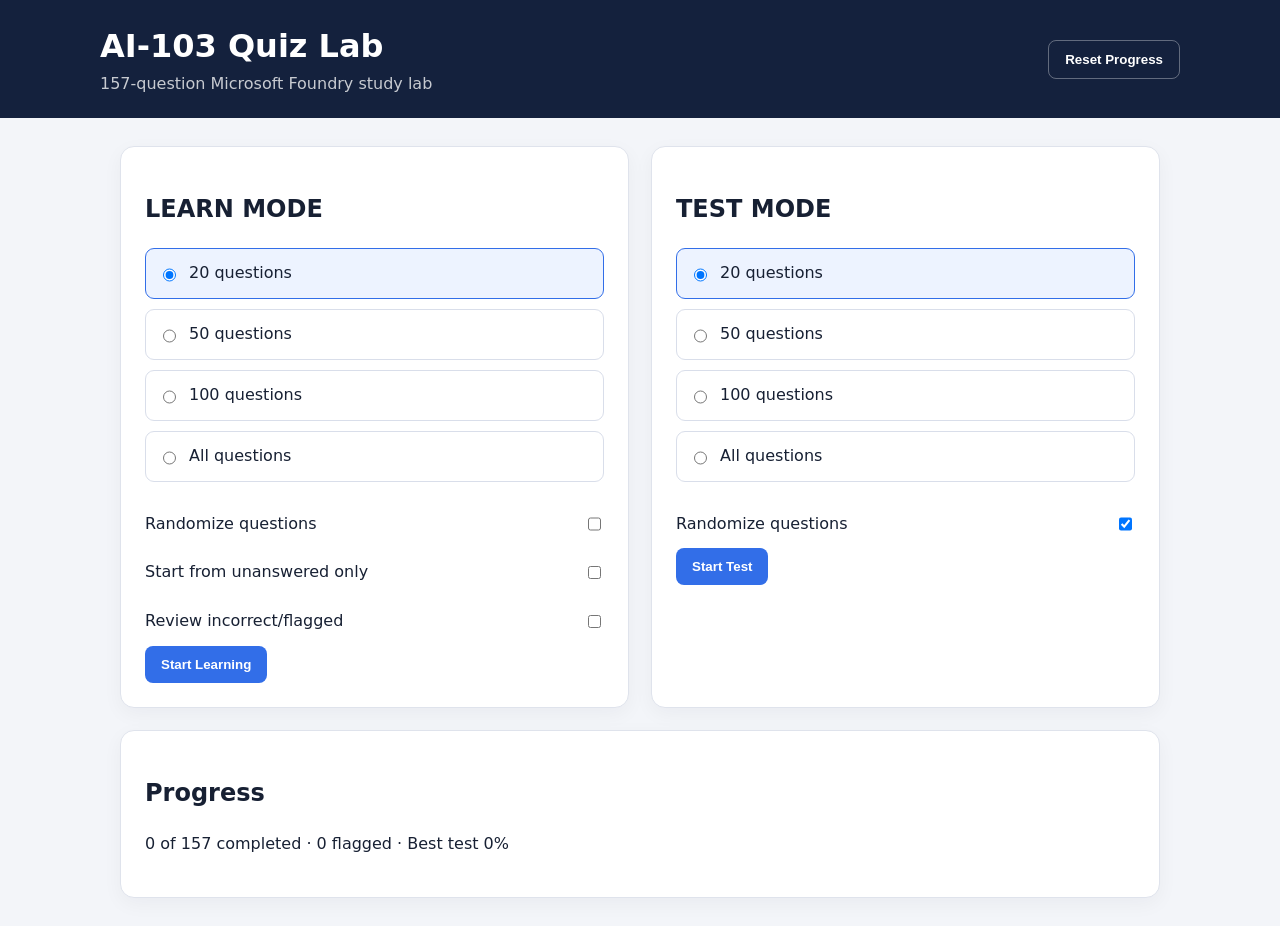
==== index.html @ 363a9e4b "Initial commit" ====
<!doctype html><html lang="en"><head><meta charset="utf-8"><meta name="viewport" content="width=device-width,initial-scale=1"><title>AI-103 Quiz Lab</title><link rel="stylesheet" href="css/styles.css"></head><body><header><div><h1>AI-103 Quiz Lab</h1><p>157-question Microsoft Foundry study lab</p></div><button id="reset" class="ghost">Reset Progress</button></header><main id="app"></main><script src="data/questions.js"></script><script src="js/app.js"></script></body></html>
---- css/styles.css ----
:root{--ink:#172033;--muted:#687086;--navy:#14213d;--blue:#326ee8;--paper:#fff;--bg:#f3f5f9;--green:#16794b;--red:#b42318;--amber:#9a6700}*{box-sizing:border-box}body{margin:0;background:var(--bg);color:var(--ink);font:16px/1.55 system-ui,-apple-system,Segoe UI,sans-serif}header{background:var(--navy);color:#fff;padding:22px max(24px,calc((100% - 1080px)/2));display:flex;justify-content:space-between;align-items:center}header h1,header p{margin:0}header p{opacity:.76}.ghost{background:transparent;color:inherit;border:1px solid #ffffff55}main{max-width:1080px;margin:28px auto;padding:0 20px}.grid{display:grid;grid-template-columns:repeat(auto-fit,minmax(300px,1fr));gap:22px}.card,.question,.learn-card{background:var(--paper);border:1px solid #dfe3ec;border-radius:14px;padding:24px;box-shadow:0 6px 20px #1720330b}.choices{display:grid;gap:10px;margin:18px 0}.choice{display:flex;gap:10px;padding:12px;border:1px solid #d9deea;border-radius:9px;cursor:pointer}.choice:has(input:checked){border-color:var(--blue);background:#edf3ff}.row{display:flex;gap:12px;align-items:center;flex-wrap:wrap}.between{justify-content:space-between}.toggle{display:flex;justify-content:space-between;padding:12px 0}button{border:0;border-radius:8px;padding:11px 16px;background:var(--blue);color:#fff;font-weight:700;cursor:pointer}button.secondary{background:#e8ecf4;color:var(--ink)}button:disabled{opacity:.45}.meta,.muted{color:var(--muted);font-size:.9rem}.progress{height:8px;background:#e3e7ef;border-radius:9px;overflow:hidden;margin:14px 0 22px}.progress i{display:block;height:100%;background:var(--blue)}.source{white-space:pre-wrap;overflow:auto;background:#f7f8fb;padding:14px;border-radius:8px}.learn-card{margin-top:14px;border-left:5px solid var(--blue)}.learn-card.correct{border-color:var(--green)}.learn-card.cue{border-color:#805ad5;background:#faf7ff}.answer{color:var(--green);font-weight:800}.warning{color:var(--amber);background:#fff8df;padding:10px;border-radius:8px}.score{font-size:2.3rem;font-weight:850}.topic{display:grid;grid-template-columns:1fr auto;gap:8px;margin:8px 0}.bar{height:7px;background:#e5e8ef;border-radius:9px}.bar i{display:block;height:100%;background:var(--blue)}textarea{width:100%;min-height:100px;padding:12px;border:1px solid #cfd5e2;border-radius:8px}.figures{display:grid;gap:12px;margin:18px 0}.figures figure{margin:0;border:1px solid #d9deea;border-radius:10px;overflow:hidden;background:#fff}.figures img{display:block;width:100%;height:auto}.figures figcaption{padding:7px 10px;background:#f5f7fb;color:var(--muted);font-size:.8rem}.drag-board{margin:18px 0}.drag-bank{display:flex;gap:9px;flex-wrap:wrap;padding:14px;background:#eef3fb;border-radius:10px}.drag-chip{background:#fff;color:var(--ink);border:2px solid #aec1e6;cursor:grab}.drag-chip.selected{border-color:var(--blue);box-shadow:0 0 0 3px #326ee833}.drop-list{display:grid;gap:10px;margin-top:14px}.drop-row{display:grid;grid-template-columns:minmax(180px,1fr) minmax(190px,1fr);gap:12px;align-items:center}.drop-target-label{font-weight:700}.drop-zone{min-height:48px;background:#f9fbff;color:var(--muted);border:2px dashed #aebbd3}.drop-zone.over{border-color:var(--blue);background:#eaf1ff}.drop-zone:not(:empty){color:var(--ink)}@media(max-width:600px){header{align-items:flex-start;gap:12px}.row button{flex:1}.question,.card{padding:18px}.drop-row{grid-template-columns:1fr}}
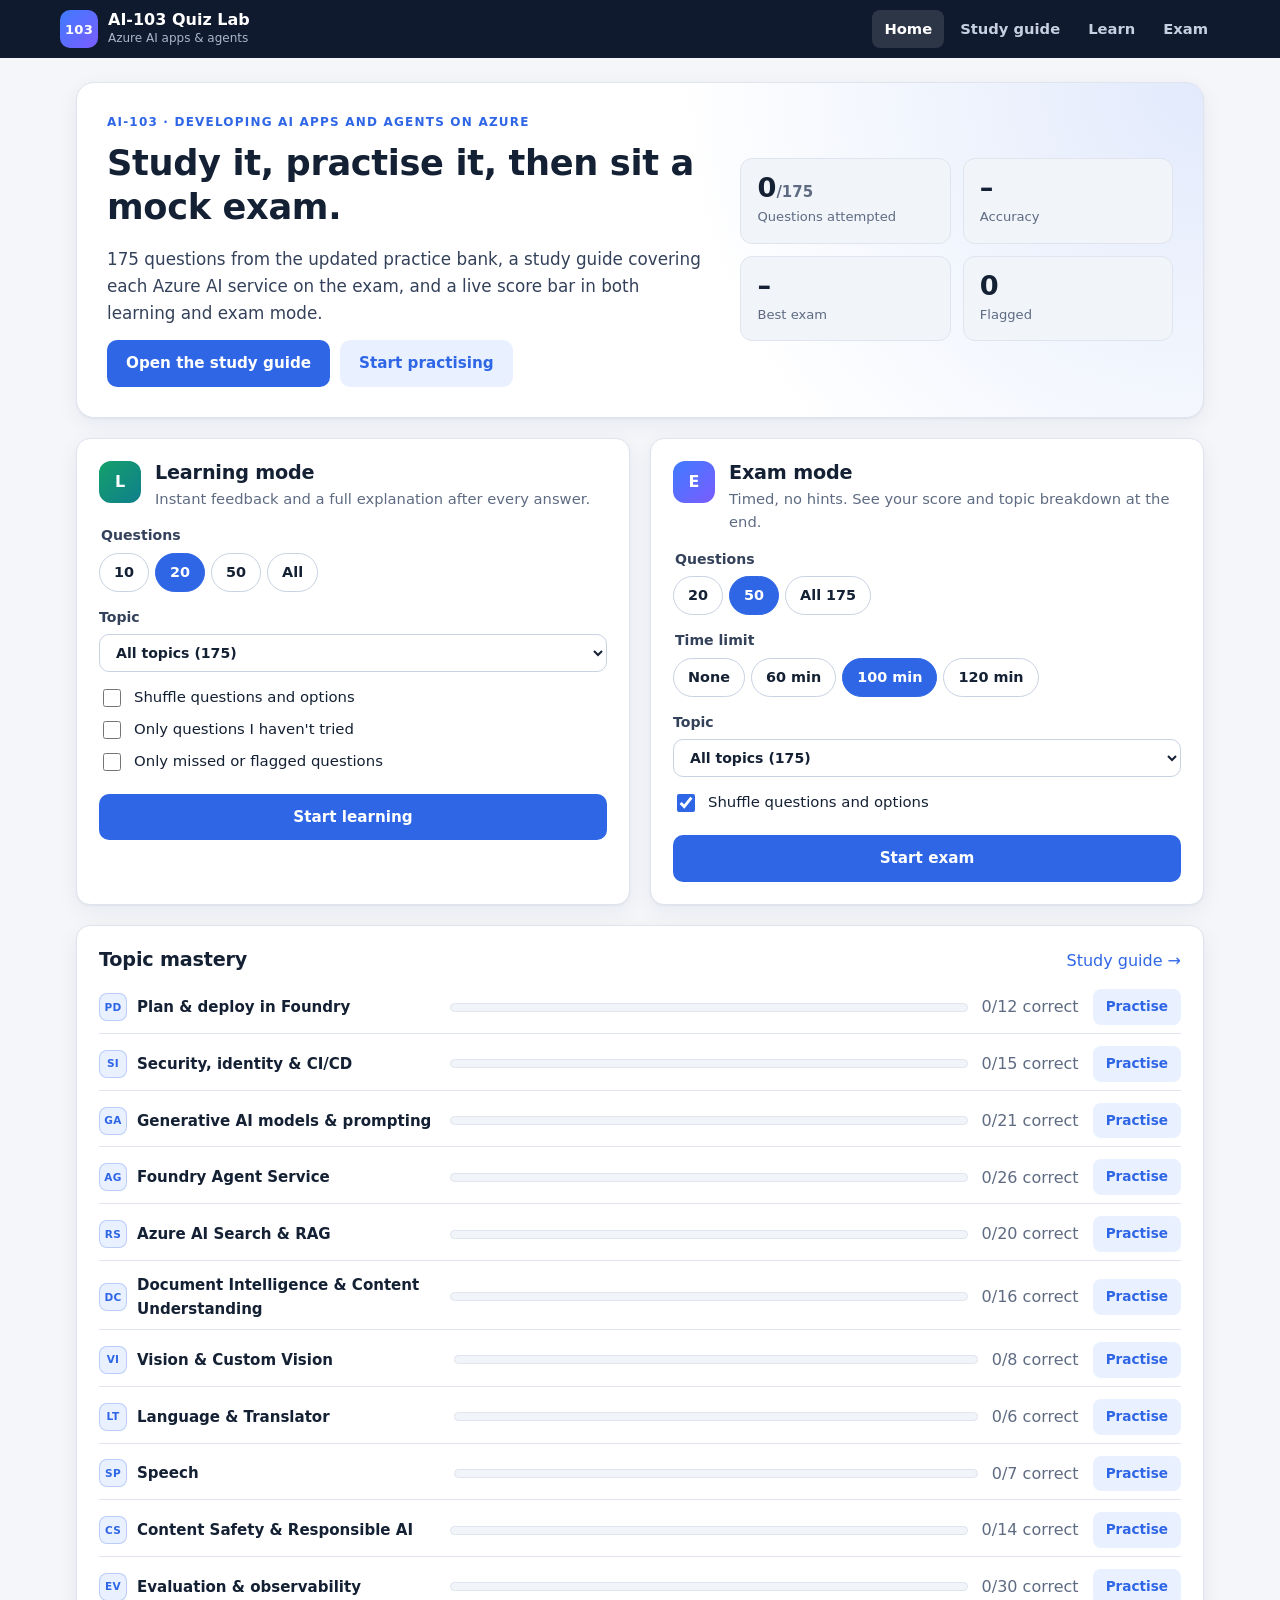
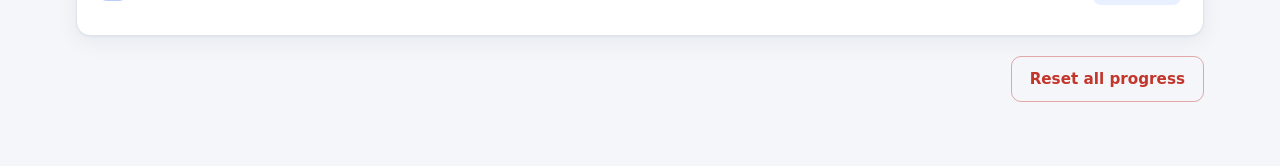
==== commit dd3fc7ce: "Add study guide, live score bar, and fix the updated question bank - Rebuild the bank from "Updated " ====
--- a/index.html
+++ b/index.html
@@ -1 +1,38 @@
-<!doctype html><html lang="en"><head><meta charset="utf-8"><meta name="viewport" content="width=device-width,initial-scale=1"><title>AI-103 Quiz Lab</title><link rel="stylesheet" href="css/styles.css"></head><body><header><div><h1>AI-103 Quiz Lab</h1><p>157-question Microsoft Foundry study lab</p></div><button id="reset" class="ghost">Reset Progress</button></header><main id="app"></main><script src="data/questions.js"></script><script src="js/app.js"></script></body></html>
+<!doctype html>
+<html lang="en">
+<head>
+  <meta charset="utf-8">
+  <meta name="viewport" content="width=device-width,initial-scale=1">
+  <meta name="color-scheme" content="light dark">
+  <title>AI-103 Quiz Lab</title>
+  <meta name="description" content="AI-103 study guide, learning mode and timed mock exams built from the updated 175-question practice bank.">
+  <link rel="stylesheet" href="css/styles.css">
+</head>
+<body>
+  <div class="top">
+    <header class="topbar">
+      <a class="brand" href="#/">
+        <span class="brand-mark" aria-hidden="true">103</span>
+        <span><strong>AI-103 Quiz Lab</strong><small>Azure AI apps &amp; agents</small></span>
+      </a>
+      <nav class="mainnav" aria-label="Main">
+        <a href="#/" data-nav="home">Home</a>
+        <a href="#/guide" data-nav="guide">Study guide</a>
+        <a href="#/learn" data-nav="learn">Learn</a>
+        <a href="#/exam" data-nav="exam">Exam</a>
+      </nav>
+    </header>
+    <div id="scorebar" class="scorebar" hidden></div>
+  </div>
+  <main id="app" tabindex="-1"></main>
+  <dialog id="lightbox" aria-label="Enlarged exhibit">
+    <form method="dialog"><button class="lightbox-close" aria-label="Close">×</button></form>
+    <img alt="">
+  </dialog>
+  <div id="toast" role="status" aria-live="polite"></div>
+  <script src="data/questions.js"></script>
+  <script src="data/tutorial.js"></script>
+  <script src="js/grading.js"></script>
+  <script src="js/app.js"></script>
+</body>
+</html>
--- a/css/styles.css
+++ b/css/styles.css
@@ -1 +1,389 @@
-:root{--ink:#172033;--muted:#687086;--navy:#14213d;--blue:#326ee8;--paper:#fff;--bg:#f3f5f9;--green:#16794b;--red:#b42318;--amber:#9a6700}*{box-sizing:border-box}body{margin:0;background:var(--bg);color:var(--ink);font:16px/1.55 system-ui,-apple-system,Segoe UI,sans-serif}header{background:var(--navy);color:#fff;padding:22px max(24px,calc((100% - 1080px)/2));display:flex;justify-content:space-between;align-items:center}header h1,header p{margin:0}header p{opacity:.76}.ghost{background:transparent;color:inherit;border:1px solid #ffffff55}main{max-width:1080px;margin:28px auto;padding:0 20px}.grid{display:grid;grid-template-columns:repeat(auto-fit,minmax(300px,1fr));gap:22px}.card,.question,.learn-card{background:var(--paper);border:1px solid #dfe3ec;border-radius:14px;padding:24px;box-shadow:0 6px 20px #1720330b}.choices{display:grid;gap:10px;margin:18px 0}.choice{display:flex;gap:10px;padding:12px;border:1px solid #d9deea;border-radius:9px;cursor:pointer}.choice:has(input:checked){border-color:var(--blue);background:#edf3ff}.row{display:flex;gap:12px;align-items:center;flex-wrap:wrap}.between{justify-content:space-between}.toggle{display:flex;justify-content:space-between;padding:12px 0}button{border:0;border-radius:8px;padding:11px 16px;background:var(--blue);color:#fff;font-weight:700;cursor:pointer}button.secondary{background:#e8ecf4;color:var(--ink)}button:disabled{opacity:.45}.meta,.muted{color:var(--muted);font-size:.9rem}.progress{height:8px;background:#e3e7ef;border-radius:9px;overflow:hidden;margin:14px 0 22px}.progress i{display:block;height:100%;background:var(--blue)}.source{white-space:pre-wrap;overflow:auto;background:#f7f8fb;padding:14px;border-radius:8px}.learn-card{margin-top:14px;border-left:5px solid var(--blue)}.learn-card.correct{border-color:var(--green)}.learn-card.cue{border-color:#805ad5;background:#faf7ff}.answer{color:var(--green);font-weight:800}.warning{color:var(--amber);background:#fff8df;padding:10px;border-radius:8px}.score{font-size:2.3rem;font-weight:850}.topic{display:grid;grid-template-columns:1fr auto;gap:8px;margin:8px 0}.bar{height:7px;background:#e5e8ef;border-radius:9px}.bar i{display:block;height:100%;background:var(--blue)}textarea{width:100%;min-height:100px;padding:12px;border:1px solid #cfd5e2;border-radius:8px}.figures{display:grid;gap:12px;margin:18px 0}.figures figure{margin:0;border:1px solid #d9deea;border-radius:10px;overflow:hidden;background:#fff}.figures img{display:block;width:100%;height:auto}.figures figcaption{padding:7px 10px;background:#f5f7fb;color:var(--muted);font-size:.8rem}.drag-board{margin:18px 0}.drag-bank{display:flex;gap:9px;flex-wrap:wrap;padding:14px;background:#eef3fb;border-radius:10px}.drag-chip{background:#fff;color:var(--ink);border:2px solid #aec1e6;cursor:grab}.drag-chip.selected{border-color:var(--blue);box-shadow:0 0 0 3px #326ee833}.drop-list{display:grid;gap:10px;margin-top:14px}.drop-row{display:grid;grid-template-columns:minmax(180px,1fr) minmax(190px,1fr);gap:12px;align-items:center}.drop-target-label{font-weight:700}.drop-zone{min-height:48px;background:#f9fbff;color:var(--muted);border:2px dashed #aebbd3}.drop-zone.over{border-color:var(--blue);background:#eaf1ff}.drop-zone:not(:empty){color:var(--ink)}@media(max-width:600px){header{align-items:flex-start;gap:12px}.row button{flex:1}.question,.card{padding:18px}.drop-row{grid-template-columns:1fr}}
+:root {
+  --bg: #f4f6fa;
+  --surface: #ffffff;
+  --surface-2: #f1f4f9;
+  --ink: #142033;
+  --ink-2: #33415a;
+  --muted: #5e6b82;
+  --line: #dfe4ee;
+  --line-2: #c9d2e1;
+  --brand: #2e66e6;
+  --brand-ink: #ffffff;
+  --brand-soft: #e9f0ff;
+  --nav: #101a2e;
+  --good: #157a46;
+  --good-soft: #e6f5ec;
+  --bad: #c2362b;
+  --bad-soft: #fdeceb;
+  --warn: #9a6400;
+  --warn-soft: #fff5dc;
+  --violet: #6d4bd8;
+  --shadow: 0 1px 2px rgb(20 32 51 / 5%), 0 6px 22px rgb(20 32 51 / 6%);
+  --radius: 14px;
+  --mono: ui-monospace, SFMono-Regular, Consolas, 'Liberation Mono', monospace;
+  color-scheme: light;
+}
+@media (prefers-color-scheme: dark) {
+  :root {
+    --bg: #0d1320;
+    --surface: #151d2c;
+    --surface-2: #1b2537;
+    --ink: #e7ecf4;
+    --ink-2: #c3ccda;
+    --muted: #94a2b8;
+    --line: #273248;
+    --line-2: #34415a;
+    --brand: #6f9bff;
+    --brand-ink: #0b1220;
+    --brand-soft: #1c2b4a;
+    --nav: #0a0f19;
+    --good: #4ccf86;
+    --good-soft: #13301f;
+    --bad: #ff7b6e;
+    --bad-soft: #3a1c1b;
+    --warn: #f0b84a;
+    --warn-soft: #33280f;
+    --violet: #a68cff;
+    --shadow: 0 1px 2px rgb(0 0 0 / 30%), 0 8px 24px rgb(0 0 0 / 25%);
+    color-scheme: dark;
+  }
+}
+
+* { box-sizing: border-box; }
+html { scroll-padding-top: 140px; }
+body { margin: 0; background: var(--bg); color: var(--ink); font: 16px/1.6 system-ui, -apple-system, 'Segoe UI', Roboto, sans-serif; -webkit-font-smoothing: antialiased; }
+a { color: var(--brand); text-decoration: none; }
+a:hover { text-decoration: underline; }
+h1, h2, h3 { line-height: 1.25; margin: 0 0 .5em; letter-spacing: -.01em; }
+h1 { font-size: clamp(1.6rem, 3vw, 2.2rem); }
+h2 { font-size: 1.2rem; }
+h3 { font-size: 1.05rem; }
+p { margin: 0 0 .8em; }
+code { font-family: var(--mono); font-size: .88em; background: var(--surface-2); border: 1px solid var(--line); border-radius: 5px; padding: .05em .35em; overflow-wrap: anywhere; }
+small { font-size: .8em; }
+.muted { color: var(--muted); }
+.nowrap { white-space: nowrap; }
+.row { display: flex; flex-wrap: wrap; gap: 10px; align-items: center; }
+.spacer { flex: 1; }
+:focus-visible { outline: 3px solid color-mix(in srgb, var(--brand) 55%, transparent); outline-offset: 2px; border-radius: 6px; }
+
+/* ---------- top bar & navigation ---------- */
+.top { position: sticky; top: 0; z-index: 20; }
+.topbar { background: var(--nav); color: #fff; display: flex; align-items: center; justify-content: space-between; gap: 16px; padding: 10px max(16px, calc((100% - 1160px) / 2)); }
+.brand { display: flex; align-items: center; gap: 10px; color: #fff; }
+.brand:hover { text-decoration: none; }
+.brand-mark { display: grid; place-items: center; width: 38px; height: 38px; border-radius: 10px; background: linear-gradient(135deg, #3f7bff, #7b5cff); font-weight: 800; font-size: .82rem; letter-spacing: .02em; }
+.brand strong { display: block; font-size: 1rem; line-height: 1.2; }
+.brand small { display: block; color: #aab6cc; font-size: .75rem; }
+.mainnav { display: flex; gap: 4px; }
+.mainnav a { color: #c6d0e2; padding: 7px 12px; border-radius: 8px; font-weight: 600; font-size: .92rem; }
+.mainnav a:hover { background: #ffffff14; color: #fff; text-decoration: none; }
+.mainnav a.active { background: #ffffff1f; color: #fff; }
+
+/* ---------- score bar ---------- */
+.scorebar { background: var(--surface); border-bottom: 1px solid var(--line); box-shadow: 0 4px 14px rgb(20 32 51 / 6%); }
+.sb-inner { max-width: 1160px; margin: 0 auto; padding: 8px 16px; display: flex; align-items: center; gap: 8px 22px; flex-wrap: wrap; }
+.sb-mode { display: flex; flex-direction: column; line-height: 1.2; min-width: 0; }
+.sb-mode b { font-size: .72rem; text-transform: uppercase; letter-spacing: .08em; color: var(--brand); }
+.sb-mode span { font-weight: 650; font-size: .9rem; max-width: 220px; overflow: hidden; text-overflow: ellipsis; white-space: nowrap; }
+.sb-stat { display: flex; flex-direction: column; align-items: center; line-height: 1.1; min-width: 54px; }
+.sb-stat b { font-size: 1.3rem; font-variant-numeric: tabular-nums; }
+.sb-stat b small { color: var(--muted); font-size: .7em; font-weight: 600; }
+.sb-stat span { font-size: .7rem; color: var(--muted); text-transform: uppercase; letter-spacing: .06em; }
+.sb-stat.good b { color: var(--good); }
+.sb-stat.bad b { color: var(--bad); }
+.sb-stat.low b { color: var(--bad); }
+.sb-stat .linklike { font-size: .7rem; text-transform: uppercase; letter-spacing: .06em; }
+.sb-progress { flex: 1; min-width: 160px; display: flex; flex-direction: column; gap: 4px; font-size: .78rem; color: var(--muted); }
+.split { display: flex; height: 8px; background: var(--surface-2); border: 1px solid var(--line); border-radius: 99px; overflow: hidden; }
+.split i { display: block; height: 100%; transition: width .3s; }
+.split .g { background: var(--good); }
+.split .r { background: var(--bad); }
+.split .b { background: var(--brand); }
+
+/* ---------- layout & cards ---------- */
+main { max-width: 1160px; margin: 0 auto; padding: 24px 16px 64px; outline: none; }
+.card { background: var(--surface); border: 1px solid var(--line); border-radius: var(--radius); padding: 22px; box-shadow: var(--shadow); margin-bottom: 20px; }
+.card-head { display: flex; justify-content: space-between; align-items: baseline; gap: 12px; }
+.crumbs { display: flex; gap: 8px; flex-wrap: wrap; font-size: .88rem; color: var(--muted); margin-bottom: 16px; }
+
+/* ---------- buttons ---------- */
+.btn { display: inline-flex; align-items: center; justify-content: center; gap: 6px; border: 1px solid transparent; border-radius: 10px; padding: 10px 18px; background: var(--brand); color: var(--brand-ink); font: inherit; font-weight: 700; font-size: .95rem; cursor: pointer; text-decoration: none; transition: filter .15s, background .15s; }
+.btn:hover { filter: brightness(1.07); text-decoration: none; }
+.btn:disabled { opacity: .45; cursor: not-allowed; filter: none; }
+.btn.secondary { background: var(--brand-soft); color: var(--brand); }
+.btn.ghost { background: transparent; color: var(--ink-2); border-color: var(--line-2); }
+.btn.ghost:hover { background: var(--surface-2); }
+.btn.danger { color: var(--bad); border-color: color-mix(in srgb, var(--bad) 40%, transparent); }
+.btn.small { padding: 6px 12px; font-size: .85rem; border-radius: 8px; }
+.btn.block { width: 100%; margin-top: 6px; }
+.linklike { background: none; border: 0; padding: 0; color: var(--brand); font: inherit; font-weight: 650; cursor: pointer; }
+.linklike:hover { text-decoration: underline; }
+
+/* ---------- home ---------- */
+.hero { display: grid; grid-template-columns: 1.4fr 1fr; gap: 28px; align-items: center; background: var(--surface); border: 1px solid var(--line); border-radius: 18px; padding: 30px; box-shadow: var(--shadow); margin-bottom: 20px; background-image: radial-gradient(circle at 100% 0, color-mix(in srgb, var(--brand) 14%, transparent), transparent 45%); }
+.eyebrow { text-transform: uppercase; letter-spacing: .1em; font-size: .75rem; font-weight: 750; color: var(--brand); margin-bottom: 8px; }
+.lede { color: var(--ink-2); font-size: 1.05rem; }
+.stat-grid { display: grid; grid-template-columns: 1fr 1fr; gap: 12px; }
+.stat { background: var(--surface-2); border: 1px solid var(--line); border-radius: 12px; padding: 14px 16px; }
+.stat b { display: block; font-size: 1.7rem; line-height: 1.1; font-variant-numeric: tabular-nums; }
+.stat b small { font-size: .55em; color: var(--muted); }
+.stat span { color: var(--muted); font-size: .82rem; }
+.resume { display: flex; justify-content: space-between; align-items: center; gap: 14px; flex-wrap: wrap; background: var(--warn-soft); border: 1px solid color-mix(in srgb, var(--warn) 30%, transparent); border-radius: 12px; padding: 14px 18px; margin-bottom: 14px; }
+.resume strong { display: block; }
+.resume span { color: var(--ink-2); font-size: .9rem; }
+.setup-grid { display: grid; grid-template-columns: 1fr 1fr; gap: 20px; scroll-margin-top: 90px; }
+.setup { display: flex; flex-direction: column; gap: 14px; scroll-margin-top: 90px; }
+.setup-head { display: flex; gap: 14px; align-items: flex-start; }
+.setup-head h2 { margin: 0; }
+.setup-head p { margin: 2px 0 0; font-size: .92rem; }
+.mode-icon { flex: none; display: grid; place-items: center; width: 42px; height: 42px; border-radius: 12px; font-weight: 800; color: #fff; }
+.mode-icon.learn { background: linear-gradient(135deg, #14a06b, #0f7f8c); }
+.mode-icon.exam { background: linear-gradient(135deg, #3f7bff, #7b5cff); }
+.seg { border: 0; padding: 0; margin: 0; display: flex; flex-wrap: wrap; gap: 6px; }
+.seg legend { width: 100%; font-weight: 650; font-size: .88rem; margin-bottom: 6px; color: var(--ink-2); }
+.seg label { position: relative; }
+.seg input { position: absolute; opacity: 0; inset: 0; }
+.seg span { display: block; padding: 7px 14px; border: 1px solid var(--line-2); border-radius: 99px; font-weight: 600; font-size: .9rem; cursor: pointer; background: var(--surface); }
+.seg input:checked + span { background: var(--brand); border-color: var(--brand); color: var(--brand-ink); }
+.seg input:focus-visible + span { outline: 3px solid color-mix(in srgb, var(--brand) 55%, transparent); outline-offset: 2px; }
+.field-label { display: flex; flex-direction: column; gap: 6px; font-weight: 650; font-size: .88rem; color: var(--ink-2); }
+select { font: inherit; color: var(--ink); background: var(--surface); border: 1px solid var(--line-2); border-radius: 10px; padding: 9px 12px; width: 100%; }
+.checks { display: grid; gap: 8px; }
+.check { display: flex; gap: 10px; align-items: center; font-size: .93rem; cursor: pointer; }
+.check input { width: 18px; height: 18px; accent-color: var(--brand); }
+.mastery, .breakdown { display: grid; gap: 4px; }
+.mastery-row { display: grid; grid-template-columns: minmax(200px, 1.3fr) 2fr auto auto; gap: 14px; align-items: center; padding: 8px 0; border-bottom: 1px solid var(--line); }
+.breakdown .mastery-row { grid-template-columns: minmax(200px, 1.3fr) 2fr auto; }
+.mastery-row:last-child { border-bottom: 0; }
+.mastery-name { display: flex; align-items: center; gap: 10px; color: var(--ink); font-weight: 600; font-size: .94rem; }
+.meter { height: 9px; background: var(--surface-2); border: 1px solid var(--line); border-radius: 99px; overflow: hidden; }
+.meter i { display: block; height: 100%; background: var(--brand); border-radius: 99px; }
+.meter.good i { background: var(--good); }
+.meter.bad i { background: var(--bad); }
+.meter.thin { height: 6px; }
+.history { list-style: none; padding: 0; margin: 0; }
+.history li { display: flex; gap: 14px; align-items: center; flex-wrap: wrap; padding: 9px 0; border-bottom: 1px solid var(--line); }
+.history li:last-child { border-bottom: 0; }
+.score-pill { display: inline-block; padding: 3px 10px; border-radius: 99px; font-weight: 750; font-size: .85rem; background: var(--brand-soft); color: var(--brand); }
+.score-pill.good { background: var(--good-soft); color: var(--good); }
+.score-pill.bad { background: var(--bad-soft); color: var(--bad); }
+.footer-actions { display: flex; justify-content: flex-end; }
+
+/* ---------- badges ---------- */
+.badge { flex: none; display: inline-grid; place-items: center; width: 40px; height: 40px; border-radius: 11px; font-weight: 800; font-size: .82rem; letter-spacing: .03em; color: var(--brand); background: var(--brand-soft); border: 1px solid color-mix(in srgb, var(--brand) 25%, transparent); }
+.badge.sm { width: 28px; height: 28px; border-radius: 8px; font-size: .66rem; }
+.badge.lg { width: 58px; height: 58px; border-radius: 15px; font-size: 1.05rem; }
+
+/* ---------- study guide ---------- */
+.guide-hero { margin-bottom: 22px; max-width: 760px; }
+.module-grid { display: grid; grid-template-columns: repeat(auto-fill, minmax(260px, 1fr)); gap: 16px; }
+.module-card { display: flex; flex-direction: column; gap: 8px; background: var(--surface); border: 1px solid var(--line); border-radius: var(--radius); padding: 18px; color: var(--ink); box-shadow: var(--shadow); transition: transform .15s, border-color .15s; }
+.module-card:hover { transform: translateY(-2px); border-color: var(--brand); text-decoration: none; }
+.module-card.featured { grid-column: 1 / -1; background-image: linear-gradient(120deg, var(--brand-soft), transparent 60%); }
+.module-card h3 { margin: 4px 0 0; }
+.module-card p { color: var(--muted); font-size: .92rem; margin: 0; flex: 1; }
+.mc-foot { display: flex; justify-content: space-between; font-size: .82rem; color: var(--muted); font-weight: 600; }
+.read-tag { color: var(--good); }
+.module { max-width: 900px; }
+.module-head { display: flex; gap: 18px; align-items: center; margin-bottom: 16px; }
+.module-head h1 { margin: 0 0 4px; }
+.module-head .lede { margin: 0; }
+.module section { margin: 30px 0; }
+.intro { font-size: 1.06rem; color: var(--ink-2); }
+.flow { margin: 26px 0; background: var(--surface); border: 1px solid var(--line); border-radius: var(--radius); padding: 18px; box-shadow: var(--shadow); }
+.flow figcaption { font-weight: 750; margin-bottom: 14px; font-size: .95rem; }
+.flow ol { list-style: none; margin: 0; padding: 0; display: grid; grid-auto-flow: column; grid-auto-columns: 1fr; gap: 26px; }
+.flow li { position: relative; background: var(--surface-2); border: 1px solid var(--line); border-top: 3px solid var(--brand); border-radius: 10px; padding: 12px; display: flex; flex-direction: column; gap: 4px; font-size: .85rem; }
+.flow li b { font-size: .92rem; }
+.flow li span:not(.step-n) { color: var(--muted); }
+.flow li:not(:last-child)::after { content: '→'; position: absolute; right: -21px; top: 50%; transform: translateY(-50%); color: var(--brand); font-weight: 800; font-size: 1.1rem; }
+.step-n { display: inline-grid; place-items: center; width: 22px; height: 22px; border-radius: 99px; background: var(--brand); color: var(--brand-ink); font-weight: 800; font-size: .72rem; }
+.table-wrap { overflow-x: auto; border: 1px solid var(--line); border-radius: 12px; background: var(--surface); }
+table { width: 100%; border-collapse: collapse; font-size: .93rem; }
+th, td { text-align: left; vertical-align: top; padding: 10px 14px; border-bottom: 1px solid var(--line); }
+tbody tr:last-child > * { border-bottom: 0; }
+thead th { background: var(--surface-2); font-size: .78rem; text-transform: uppercase; letter-spacing: .06em; color: var(--muted); }
+.svc tbody th { width: 34%; font-weight: 650; }
+.clues td:first-child { color: var(--ink-2); font-style: italic; width: 50%; }
+.clues td:last-child { font-weight: 600; }
+.points { padding-left: 1.2em; margin: 0; display: grid; gap: 6px; }
+.points li::marker { color: var(--brand); }
+.shots { display: grid; grid-template-columns: repeat(auto-fit, minmax(300px, 1fr)); gap: 16px; }
+.shot { margin: 0; background: var(--surface); border: 1px solid var(--line); border-radius: 12px; overflow: hidden; box-shadow: var(--shadow); }
+.shot figcaption { padding: 10px 14px; font-size: .88rem; color: var(--ink-2); border-top: 1px solid var(--line); }
+.zoom { display: block; width: 100%; padding: 0; border: 0; background: #fff; cursor: zoom-in; }
+.zoom img { display: block; width: 100%; height: auto; }
+.shot .zoom img { max-height: 320px; object-fit: contain; }
+.module-cta { display: flex; justify-content: space-between; align-items: center; gap: 18px; flex-wrap: wrap; }
+.module-cta > div:first-child { flex: 1; min-width: 240px; }
+.module-cta h2 { margin-bottom: 2px; }
+.pager { display: flex; justify-content: space-between; gap: 14px; margin-top: 10px; }
+.pager a { flex: 1; max-width: 48%; background: var(--surface); border: 1px solid var(--line); border-radius: 12px; padding: 12px 16px; color: var(--ink); font-weight: 650; }
+.pager a.next { text-align: right; }
+.pager a small { display: block; color: var(--muted); font-weight: 600; }
+.pager a:hover { border-color: var(--brand); text-decoration: none; }
+
+/* ---------- question ---------- */
+.q-layout { display: grid; grid-template-columns: minmax(0, 1fr) 260px; gap: 20px; align-items: start; }
+.qcard { background: var(--surface); border: 1px solid var(--line); border-radius: var(--radius); padding: 24px; box-shadow: var(--shadow); min-width: 0; }
+.qmeta { display: flex; flex-wrap: wrap; gap: 8px 10px; align-items: center; margin-bottom: 16px; }
+.qnum { font-size: 1.15rem; margin: 0 6px 0 0; }
+.qnum span { color: var(--muted); font-weight: 600; }
+.chip { font-size: .78rem; font-weight: 650; padding: 3px 10px; border-radius: 99px; background: var(--brand-soft); color: var(--brand); }
+.chip.quiet { background: var(--surface-2); color: var(--muted); }
+.flag { margin-left: auto; font: inherit; font-size: .85rem; font-weight: 650; padding: 5px 12px; border-radius: 99px; border: 1px solid var(--line-2); background: var(--surface); color: var(--muted); cursor: pointer; }
+.flag.on { background: var(--warn-soft); color: var(--warn); border-color: color-mix(in srgb, var(--warn) 40%, transparent); }
+.qtext { white-space: pre-line; font-size: 1.02rem; color: var(--ink); overflow-wrap: anywhere; }
+.qtext.small { font-size: .92rem; color: var(--ink-2); }
+.case { margin: 16px 0; border: 1px solid var(--line); border-radius: 10px; padding: 10px 14px; background: var(--surface-2); }
+.case summary { cursor: pointer; font-weight: 700; }
+.case[open] summary { margin-bottom: 8px; }
+.exhibits { display: grid; gap: 14px; margin: 18px 0; }
+.exhibits figure { margin: 0; border: 1px solid var(--line); border-radius: 10px; overflow: hidden; }
+.exhibits figcaption { padding: 6px 12px; font-size: .78rem; color: var(--muted); background: var(--surface-2); border-top: 1px solid var(--line); }
+.instruction { margin: 18px 0 10px; font-weight: 650; font-size: .9rem; color: var(--ink-2); }
+.options { display: grid; gap: 10px; }
+.option { display: flex; gap: 12px; align-items: flex-start; padding: 12px 14px; border: 1.5px solid var(--line); border-radius: 11px; cursor: pointer; background: var(--surface); transition: border-color .15s, background .15s; }
+.option:hover { border-color: var(--line-2); }
+.option input { margin-top: 4px; accent-color: var(--brand); width: 17px; height: 17px; flex: none; }
+.option .key { flex: none; display: grid; place-items: center; width: 26px; height: 26px; border-radius: 7px; background: var(--surface-2); font-weight: 800; font-size: .82rem; color: var(--ink-2); }
+.option .otext { flex: 1; overflow-wrap: anywhere; }
+.option .mark { font-weight: 800; }
+.option:has(input:checked) { border-color: var(--brand); background: var(--brand-soft); }
+.option:has(input:disabled) { cursor: default; }
+.option.is-correct { border-color: var(--good); background: var(--good-soft); }
+.option.is-correct .mark, .option.is-missed .mark { color: var(--good); }
+.option.is-missed { border-color: var(--good); border-style: dashed; }
+.option.is-wrong { border-color: var(--bad); background: var(--bad-soft); }
+.option.is-wrong .mark { color: var(--bad); }
+.fields { display: grid; gap: 12px; }
+.field { margin: 0; border: 1.5px solid var(--line); border-radius: 11px; padding: 12px 14px 14px; min-width: 0; }
+.field legend { font-weight: 650; padding: 0 6px; overflow-wrap: anywhere; }
+.field.is-correct { border-color: var(--good); background: var(--good-soft); }
+.field.is-wrong { border-color: var(--bad); background: var(--bad-soft); }
+.choices { display: flex; flex-wrap: wrap; gap: 8px; margin-top: 4px; }
+.choice { position: relative; display: inline-flex; max-width: 100%; }
+.choice input { position: absolute; opacity: 0; inset: 0; cursor: pointer; }
+.choice span { padding: 7px 13px; border: 1.5px solid var(--line-2); border-radius: 9px; background: var(--surface); font-size: .93rem; overflow-wrap: anywhere; cursor: pointer; }
+.choice input:checked + span { border-color: var(--brand); background: var(--brand-soft); color: var(--brand); font-weight: 650; }
+.choice input:focus-visible + span { outline: 3px solid color-mix(in srgb, var(--brand) 55%, transparent); outline-offset: 2px; }
+.choice input:disabled + span { cursor: default; }
+.field.is-wrong .choice input:checked + span { border-color: var(--bad); color: var(--bad); background: var(--surface); text-decoration: line-through; }
+.choice.answer span { border-color: var(--good) !important; color: var(--good) !important; background: var(--surface) !important; font-weight: 700; text-decoration: none !important; }
+.fields.yn .field { display: grid; grid-template-columns: 1fr auto; gap: 12px; align-items: center; padding-top: 14px; }
+.fields.yn legend { float: left; padding: 0; font-weight: 500; }
+.fields.yn .choices { margin: 0; flex-wrap: nowrap; }
+.fields.yn .fix { grid-column: 1 / -1; }
+.fix { margin: 8px 0 0; font-size: .88rem; color: var(--bad); }
+.dnd { display: grid; gap: 16px; }
+.chip-bank { display: flex; flex-wrap: wrap; gap: 8px; padding: 14px; background: var(--surface-2); border: 1px dashed var(--line-2); border-radius: 11px; }
+.chip-drag { font: inherit; font-size: .9rem; font-weight: 600; padding: 8px 13px; border-radius: 9px; border: 1.5px solid var(--line-2); background: var(--surface); color: var(--ink); cursor: grab; }
+.chip-drag.selected { border-color: var(--brand); box-shadow: 0 0 0 3px color-mix(in srgb, var(--brand) 25%, transparent); }
+.chip-drag:disabled { cursor: default; opacity: .7; }
+.targets { display: grid; gap: 10px; }
+.target { display: grid; grid-template-columns: minmax(0, 1fr) minmax(0, 1fr); gap: 6px 14px; align-items: center; padding: 10px 12px; border: 1.5px solid var(--line); border-radius: 11px; }
+.target.is-correct { border-color: var(--good); background: var(--good-soft); }
+.target.is-wrong { border-color: var(--bad); background: var(--bad-soft); }
+.target .fix { grid-column: 1 / -1; }
+.target-label { font-weight: 650; overflow-wrap: anywhere; }
+.zone { font: inherit; min-height: 44px; padding: 8px 12px; border: 2px dashed var(--line-2); border-radius: 9px; background: var(--surface); color: var(--muted); cursor: pointer; text-align: left; overflow-wrap: anywhere; }
+.zone.filled { border-style: solid; border-color: var(--brand); color: var(--ink); font-weight: 650; }
+.zone.over { border-color: var(--brand); background: var(--brand-soft); }
+.zone:disabled { cursor: default; }
+textarea { width: 100%; font: inherit; padding: 12px; border: 1px solid var(--line-2); border-radius: 10px; background: var(--surface); color: var(--ink); }
+.hint { color: var(--warn); font-weight: 650; margin: 10px 0 0; }
+.qactions { display: flex; gap: 10px; align-items: center; flex-wrap: wrap; margin-top: 22px; padding-top: 18px; border-top: 1px solid var(--line); }
+.feedback { margin-top: 20px; border-radius: 12px; padding: 14px 18px; border: 1.5px solid; }
+.feedback.ok { background: var(--good-soft); border-color: var(--good); }
+.feedback.bad { background: var(--bad-soft); border-color: var(--bad); }
+.fb-title { font-weight: 800; font-size: 1.1rem; }
+.feedback.ok .fb-title { color: var(--good); }
+.feedback.bad .fb-title { color: var(--bad); }
+.fb-answer { margin-top: 6px; }
+.fb-answer > span { font-size: .78rem; text-transform: uppercase; letter-spacing: .06em; color: var(--muted); font-weight: 700; }
+.fb-answer ul { margin: 4px 0 0; padding-left: 1.2em; font-weight: 650; }
+.explain { margin-top: 14px; border: 1px solid var(--line); border-radius: 12px; background: var(--surface); }
+.explain summary { cursor: pointer; padding: 12px 16px; font-weight: 700; }
+.explain .prose { padding: 0 16px 14px; white-space: pre-line; color: var(--ink-2); overflow-wrap: anywhere; }
+.explain .prose p { white-space: pre-line; }
+.explain .prose strong { color: var(--good); }
+.study-link { display: flex; align-items: center; gap: 12px; margin-top: 14px; padding: 12px 16px; border-radius: 12px; background: var(--brand-soft); color: var(--ink); }
+.study-link:hover { text-decoration: none; filter: brightness(1.03); }
+.study-link span:nth-child(2) { flex: 1; font-weight: 700; }
+.study-link small { display: block; font-weight: 600; color: var(--muted); font-size: .76rem; text-transform: uppercase; letter-spacing: .06em; }
+
+/* ---------- question map ---------- */
+.qmap { position: sticky; top: 140px; background: var(--surface); border: 1px solid var(--line); border-radius: var(--radius); padding: 12px 14px; box-shadow: var(--shadow); max-height: calc(100vh - 160px); overflow: auto; }
+.qmap summary { cursor: pointer; font-weight: 700; font-size: .92rem; }
+.qmap-grid { display: grid; grid-template-columns: repeat(auto-fill, minmax(36px, 1fr)); gap: 6px; margin-top: 12px; }
+.qmap-grid.inline { grid-template-columns: repeat(auto-fill, 40px); }
+.qmap-grid button { position: relative; font: inherit; font-size: .8rem; font-weight: 650; height: 34px; border-radius: 8px; border: 1px solid var(--line-2); background: var(--surface); color: var(--ink-2); cursor: pointer; font-variant-numeric: tabular-nums; }
+.qmap-grid button.answered { background: var(--brand-soft); border-color: var(--brand); color: var(--brand); }
+.qmap-grid button.ok { background: var(--good-soft); border-color: var(--good); color: var(--good); }
+.qmap-grid button.bad { background: var(--bad-soft); border-color: var(--bad); color: var(--bad); }
+.qmap-grid button.current { outline: 2.5px solid var(--ink); outline-offset: 1px; }
+.qmap-grid button.flagged::after { content: ''; position: absolute; top: -3px; right: -3px; width: 9px; height: 9px; border-radius: 99px; background: var(--warn); border: 2px solid var(--surface); }
+.qmap-legend { display: flex; flex-wrap: wrap; gap: 6px 12px; margin-top: 12px; font-size: .75rem; color: var(--muted); }
+.qmap-legend i { display: inline-block; width: 10px; height: 10px; border-radius: 3px; margin-right: 5px; vertical-align: -1px; border: 1px solid; }
+.lg.answered { background: var(--brand-soft); border-color: var(--brand); }
+.lg.ok { background: var(--good-soft); border-color: var(--good); }
+.lg.bad { background: var(--bad-soft); border-color: var(--bad); }
+.lg.flagged { background: var(--warn); border-color: var(--warn); border-radius: 99px !important; }
+
+/* ---------- results ---------- */
+.results { display: flex; gap: 30px; align-items: center; flex-wrap: wrap; }
+.results-copy { flex: 1; min-width: 260px; }
+.results-copy h1 { margin: 10px 0 6px; }
+.ring { --c: var(--brand); flex: none; width: 160px; height: 160px; border-radius: 50%; display: grid; place-items: center; background: conic-gradient(var(--c) calc(var(--p) * 1%), var(--surface-2) 0); }
+.ring.good { --c: var(--good); }
+.ring.bad { --c: var(--bad); }
+.ring > div { width: 124px; height: 124px; border-radius: 50%; background: var(--surface); display: grid; place-content: center; text-align: center; }
+.ring b { font-size: 2rem; line-height: 1; }
+.ring span { color: var(--muted); font-size: .85rem; }
+
+/* ---------- lightbox & toast ---------- */
+#lightbox { border: 0; padding: 0; border-radius: 12px; max-width: min(1200px, 96vw); max-height: 94vh; background: #fff; box-shadow: 0 20px 60px rgb(0 0 0 / 40%); }
+#lightbox::backdrop { background: rgb(8 12 20 / 75%); }
+#lightbox img { display: block; max-width: 100%; max-height: 92vh; }
+.lightbox-close { position: absolute; top: 8px; right: 8px; width: 36px; height: 36px; border-radius: 99px; border: 0; background: #142033; color: #fff; font-size: 1.3rem; cursor: pointer; }
+#toast { position: fixed; left: 50%; bottom: 24px; transform: translate(-50%, 20px); background: var(--ink); color: var(--bg); padding: 10px 18px; border-radius: 10px; font-weight: 650; opacity: 0; pointer-events: none; transition: opacity .2s, transform .2s; z-index: 50; }
+#toast.show { opacity: 1; transform: translate(-50%, 0); }
+
+/* ---------- responsive ---------- */
+@media (max-width: 980px) {
+  .q-layout { grid-template-columns: 1fr; }
+  .qmap { position: static; max-height: none; order: -1; }
+  .flow ol { grid-auto-flow: row; gap: 22px; }
+  .flow li:not(:last-child)::after { content: '↓'; right: auto; left: 50%; top: auto; bottom: -21px; transform: translateX(-50%); }
+}
+@media (max-width: 760px) {
+  .topbar { flex-wrap: wrap; padding-block: 8px; }
+  .brand small { display: none; }
+  .mainnav { width: 100%; overflow-x: auto; }
+  .mainnav a { padding: 6px 10px; }
+  .hero, .setup-grid { grid-template-columns: 1fr; }
+  .hero { padding: 22px; }
+  .mastery-row, .breakdown .mastery-row { grid-template-columns: 1fr auto; gap: 6px 12px; }
+  .mastery-row .meter { grid-column: 1 / -1; grid-row: 2; }
+  .mastery-row .btn { grid-row: 1; grid-column: 2; }
+  .mastery-row > .muted { grid-column: 1 / -1; grid-row: 3; font-size: .82rem; }
+  .qcard, .card { padding: 18px; }
+  .sb-inner { display: grid; grid-template-columns: repeat(4, minmax(0, 1fr)); gap: 6px 8px; padding: 6px 12px 8px; }
+  .sb-mode { grid-column: 1 / 4; grid-row: 1; }
+  .sb-mode span { max-width: none; }
+  .sb-inner > .btn { grid-column: 4; grid-row: 1; justify-self: end; align-self: center; }
+  .sb-inner > .spacer { display: none; }
+  .sb-stat { min-width: 0; }
+  .sb-stat b { font-size: 1.05rem; }
+  .sb-stat span { font-size: .62rem; letter-spacing: .03em; }
+  .sb-progress { grid-column: 1 / -1; }
+  .target { grid-template-columns: 1fr; }
+  .fields.yn .field { grid-template-columns: 1fr; }
+  .flag { margin-left: 0; }
+  .qactions .btn { flex: 1; }
+  .qactions .spacer { display: none; }
+  .pager a { max-width: none; }
+  html { scroll-padding-top: 200px; }
+}
+@media (prefers-reduced-motion: reduce) { * { transition: none !important; scroll-behavior: auto !important; } }
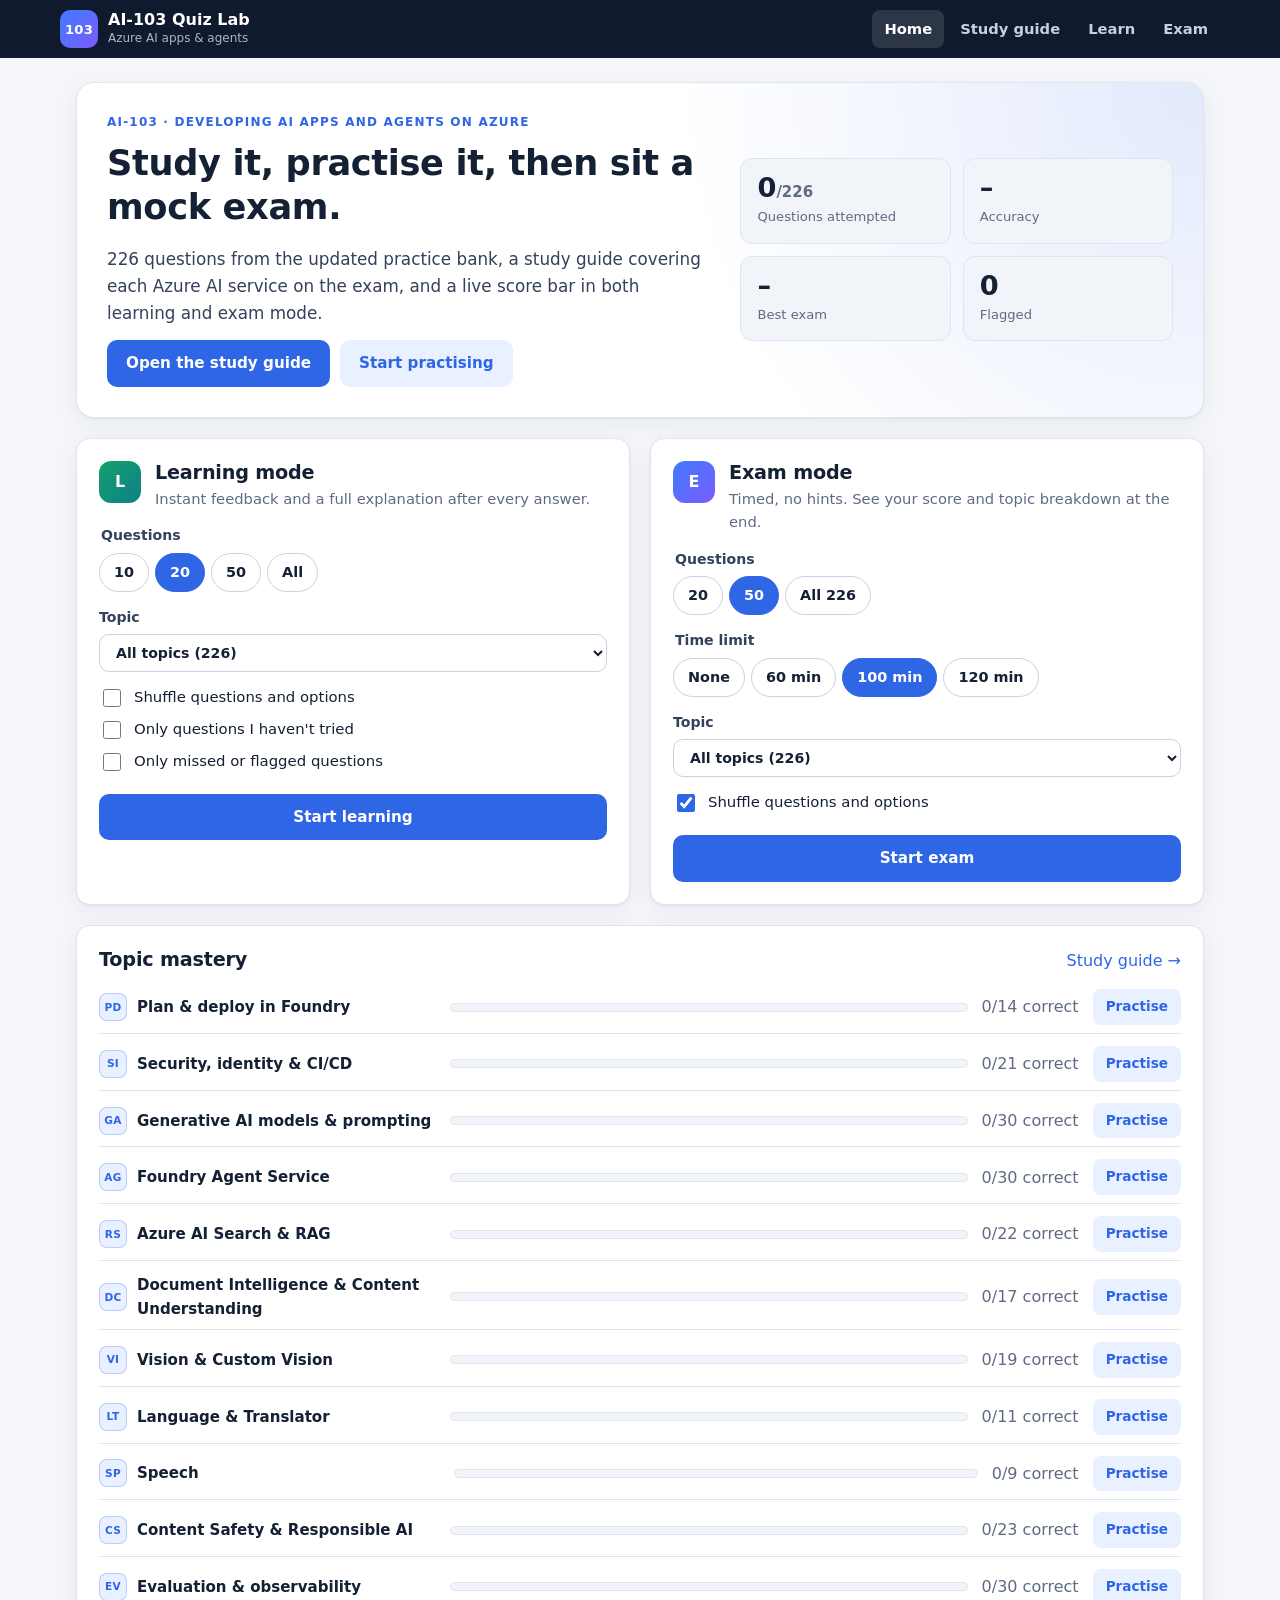
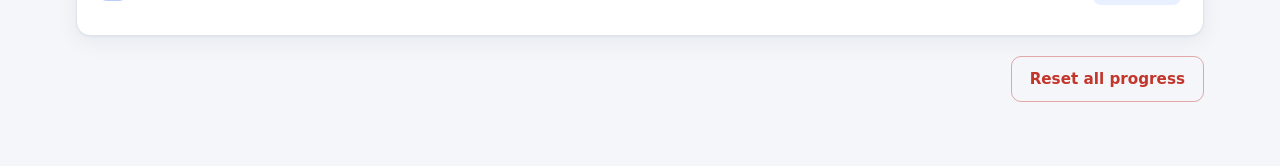
==== commit 29416100: "Import Final Updated.pdf: 226 questions with hints - Re-import from Final Updated.pdf: 51 new questi" ====
--- a/index.html
+++ b/index.html
@@ -5,7 +5,7 @@
   <meta name="viewport" content="width=device-width,initial-scale=1">
   <meta name="color-scheme" content="light dark">
   <title>AI-103 Quiz Lab</title>
-  <meta name="description" content="AI-103 study guide, learning mode and timed mock exams built from the updated 175-question practice bank.">
+  <meta name="description" content="AI-103 study guide, learning mode and timed mock exams built from the final 226-question practice bank.">
   <link rel="stylesheet" href="css/styles.css">
 </head>
 <body>
@@ -32,6 +32,8 @@
   <div id="toast" role="status" aria-live="polite"></div>
   <script src="data/questions.js"></script>
   <script src="data/tutorial.js"></script>
+  <script src="data/hints.js"></script>
+  <script src="data/examples.js"></script>
   <script src="js/grading.js"></script>
   <script src="js/app.js"></script>
 </body>
--- a/css/styles.css
+++ b/css/styles.css
@@ -199,6 +199,16 @@
 .flow li span:not(.step-n) { color: var(--muted); }
 .flow li:not(:last-child)::after { content: '→'; position: absolute; right: -21px; top: 50%; transform: translateY(-50%); color: var(--brand); font-weight: 800; font-size: 1.1rem; }
 .step-n { display: inline-grid; place-items: center; width: 22px; height: 22px; border-radius: 99px; background: var(--brand); color: var(--brand-ink); font-weight: 800; font-size: .72rem; }
+.example { background: var(--surface); border: 1px solid var(--line); border-left: 4px solid var(--violet); border-radius: var(--radius); padding: 22px; box-shadow: var(--shadow); }
+.example .eyebrow { color: var(--violet); margin-bottom: 4px; }
+.example h2 { margin-bottom: 6px; }
+.ex-setting { color: var(--ink-2); }
+.ex-rows { list-style: none; margin: 16px 0 0; padding: 0; display: grid; gap: 8px; counter-reset: ex; }
+.ex-rows li { display: grid; grid-template-columns: 1.1fr 1.1fr 1fr; gap: 16px; padding: 12px 14px; border-radius: 10px; background: var(--surface-2); border: 1px solid var(--line); font-size: .92rem; }
+.ex-rows li.ex-head { background: none; border: 0; padding: 0 14px; font-size: .74rem; text-transform: uppercase; letter-spacing: .07em; font-weight: 700; color: var(--muted); }
+.ex-rows small { display: none; }
+.ex-use { font-weight: 600; }
+.ex-why { color: var(--muted); }
 .table-wrap { overflow-x: auto; border: 1px solid var(--line); border-radius: 12px; background: var(--surface); }
 table { width: 100%; border-collapse: collapse; font-size: .93rem; }
 th, td { text-align: left; vertical-align: top; padding: 10px 14px; border-bottom: 1px solid var(--line); }
@@ -303,6 +313,12 @@
 .fb-answer { margin-top: 6px; }
 .fb-answer > span { font-size: .78rem; text-transform: uppercase; letter-spacing: .06em; color: var(--muted); font-weight: 700; }
 .fb-answer ul { margin: 4px 0 0; padding-left: 1.2em; font-weight: 650; }
+.nugget { display: flex; gap: 12px; align-items: flex-start; margin-top: 14px; padding: 12px 16px; border-radius: 12px; background: var(--warn-soft); border: 1px solid color-mix(in srgb, var(--warn) 35%, transparent); color: var(--ink); }
+.nugget[hidden] { display: none; }
+.nugget-icon { font-size: 1.2rem; line-height: 1.4; }
+.nugget b { display: block; font-size: .74rem; text-transform: uppercase; letter-spacing: .07em; color: var(--warn); }
+.nugget.clue { animation: pop .18s ease-out; }
+@keyframes pop { from { opacity: 0; transform: translateY(-4px); } to { opacity: 1; transform: none; } }
 .explain { margin-top: 14px; border: 1px solid var(--line); border-radius: 12px; background: var(--surface); }
 .explain summary { cursor: pointer; padding: 12px 16px; font-weight: 700; }
 .explain .prose { padding: 0 16px 14px; white-space: pre-line; color: var(--ink-2); overflow-wrap: anywhere; }
@@ -379,6 +395,10 @@
   .sb-stat span { font-size: .62rem; letter-spacing: .03em; }
   .sb-progress { grid-column: 1 / -1; }
   .target { grid-template-columns: 1fr; }
+  .example { padding: 18px; }
+  .ex-rows li { grid-template-columns: 1fr; gap: 6px; }
+  .ex-rows li.ex-head { display: none; }
+  .ex-rows small { display: block; font-size: .68rem; text-transform: uppercase; letter-spacing: .07em; color: var(--violet); font-weight: 700; }
   .fields.yn .field { grid-template-columns: 1fr; }
   .flag { margin-left: 0; }
   .qactions .btn { flex: 1; }
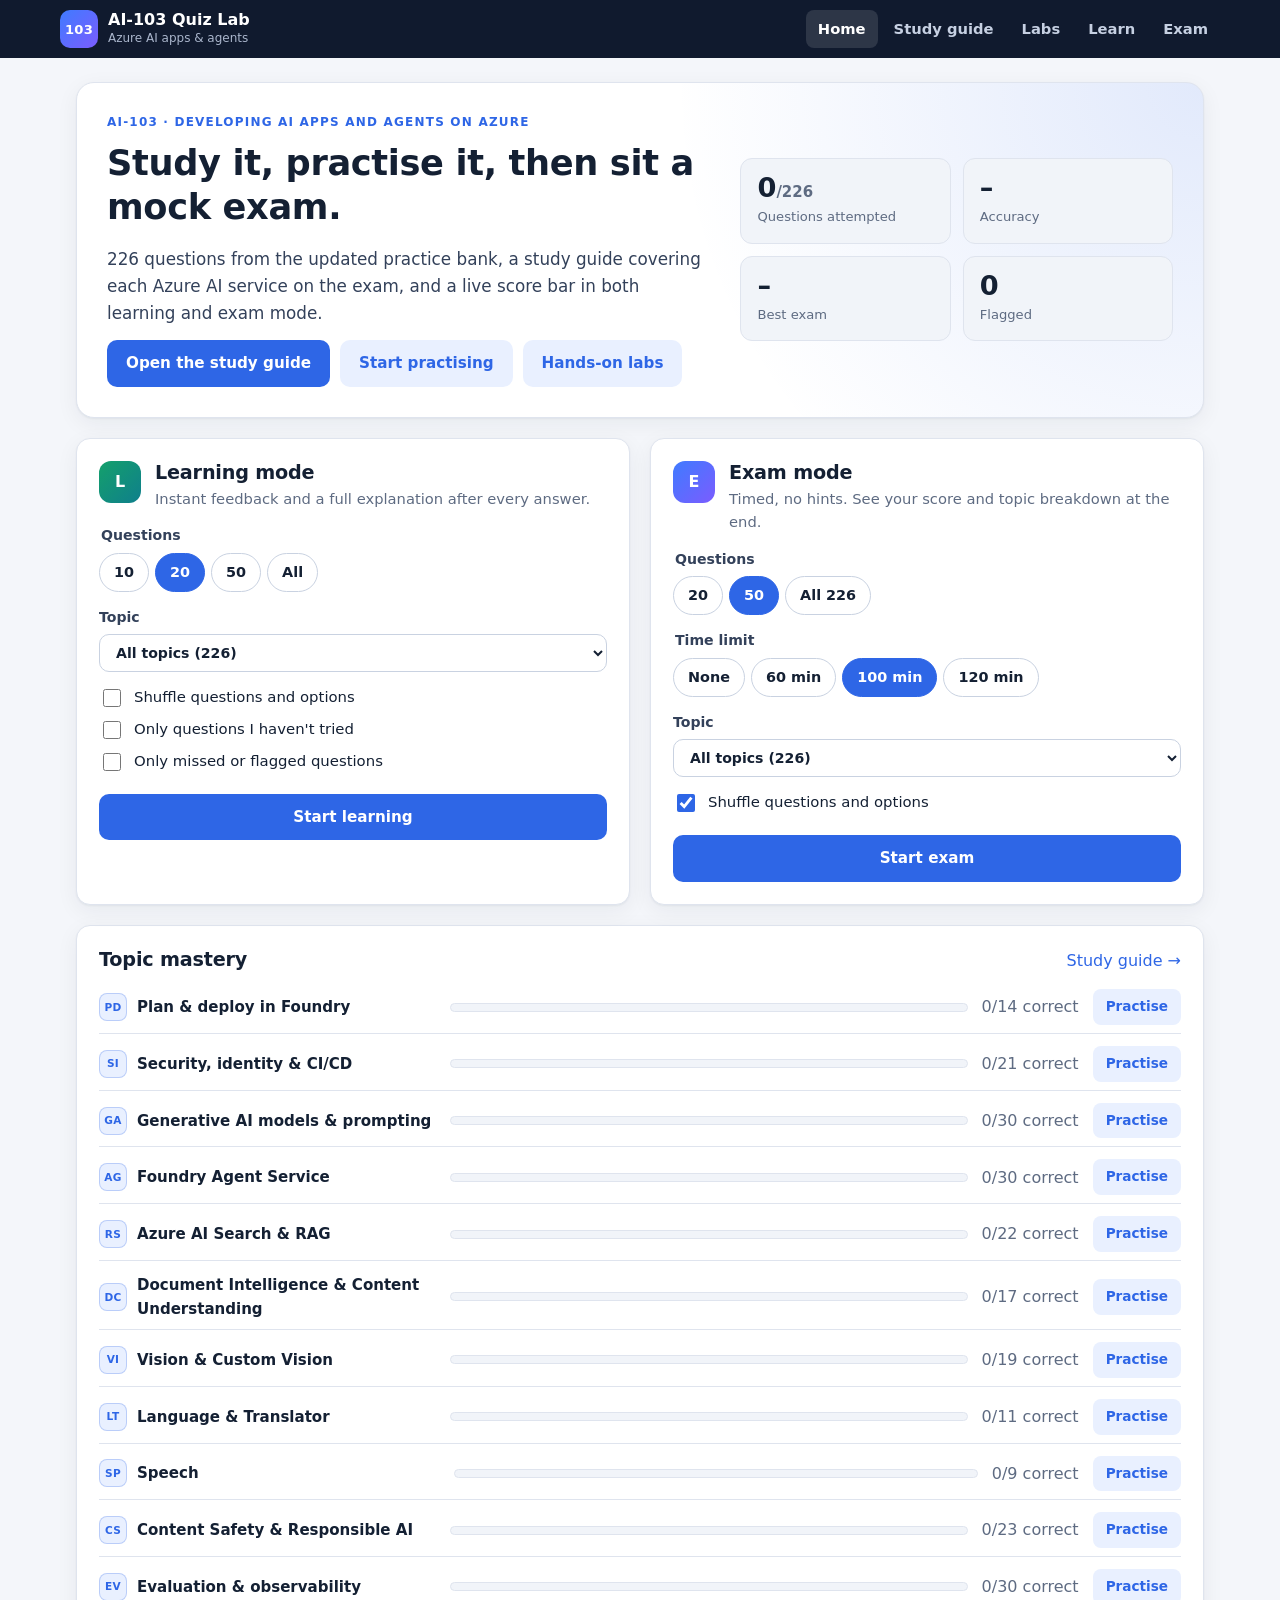
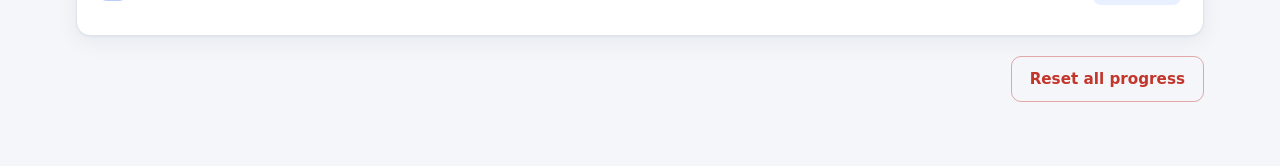
==== commit f1db4b19: "Add video lessons to the study guide and a Labs section - Each study-guide module embeds a YouTube l" ====
--- a/index.html
+++ b/index.html
@@ -5,7 +5,7 @@
   <meta name="viewport" content="width=device-width,initial-scale=1">
   <meta name="color-scheme" content="light dark">
   <title>AI-103 Quiz Lab</title>
-  <meta name="description" content="AI-103 study guide, learning mode and timed mock exams built from the final 226-question practice bank.">
+  <meta name="description" content="AI-103 study guide, video lessons, hands-on labs, learning mode and timed mock exams built from the final 226-question practice bank.">
   <link rel="stylesheet" href="css/styles.css">
 </head>
 <body>
@@ -18,6 +18,7 @@
       <nav class="mainnav" aria-label="Main">
         <a href="#/" data-nav="home">Home</a>
         <a href="#/guide" data-nav="guide">Study guide</a>
+        <a href="#/labs" data-nav="labs">Labs</a>
         <a href="#/learn" data-nav="learn">Learn</a>
         <a href="#/exam" data-nav="exam">Exam</a>
       </nav>
@@ -34,6 +35,8 @@
   <script src="data/tutorial.js"></script>
   <script src="data/hints.js"></script>
   <script src="data/examples.js"></script>
+  <script src="data/videos.js"></script>
+  <script src="data/labs.js"></script>
   <script src="js/grading.js"></script>
   <script src="js/app.js"></script>
 </body>
--- a/css/styles.css
+++ b/css/styles.css
@@ -407,3 +407,90 @@
   html { scroll-padding-top: 200px; }
 }
 @media (prefers-reduced-motion: reduce) { * { transition: none !important; scroll-behavior: auto !important; } }
+
+/* ---------- study-guide videos ---------- */
+.video-card { background: var(--surface); border: 1px solid var(--line); border-radius: var(--radius); box-shadow: var(--shadow); overflow: hidden; }
+.module .video-card { margin: 26px 0; }
+.video-head { padding: 18px 22px 14px; }
+.video-head h2 { margin-bottom: 4px; }
+.video-head .muted { margin: 0; font-size: .92rem; }
+.video-frame { position: relative; aspect-ratio: 16 / 9; background: #0b0f17; }
+.video-frame iframe { position: absolute; inset: 0; width: 100%; height: 100%; border: 0; }
+.video-foot { display: flex; flex-wrap: wrap; gap: 6px 18px; margin: 0; padding: 12px 22px; font-size: .88rem; border-top: 1px solid var(--line); }
+
+/* ---------- labs ---------- */
+.lab-note { margin-top: 14px; padding: 12px 16px; border-radius: 12px; background: var(--surface); border: 1px solid var(--line); font-size: .93rem; color: var(--ink-2); }
+.lab-note b { display: block; color: var(--ink); }
+.lab-grid { display: grid; grid-template-columns: repeat(auto-fill, minmax(min(100%, 320px), 1fr)); gap: 16px; }
+.lab-card { display: flex; flex-direction: column; gap: 10px; background: var(--surface); border: 1px solid var(--line); border-top: 4px solid var(--violet); border-radius: var(--radius); padding: 18px; color: var(--ink); box-shadow: var(--shadow); transition: transform .15s, border-color .15s; }
+.lab-card:hover { transform: translateY(-2px); border-color: var(--violet); text-decoration: none; }
+.lab-card h3 { margin: 0; }
+.lab-card p { margin: 0; color: var(--muted); font-size: .92rem; flex: 1; }
+.lab-card-top { display: flex; align-items: center; gap: 10px; flex-wrap: wrap; }
+.lab-company { font-weight: 800; color: var(--violet); }
+.lab-meta { margin-left: auto; font-size: .8rem; color: var(--muted); font-weight: 600; }
+.chips { display: flex; flex-wrap: wrap; gap: 6px; margin-top: 10px; }
+.lab-card .chips { margin-top: 0; }
+.chip { font-size: .76rem; font-weight: 650; padding: 3px 9px; border-radius: 999px; background: var(--surface-2); border: 1px solid var(--line); color: var(--ink-2); }
+.lab-link { display: flex; align-items: center; gap: 12px; margin: 18px 0 0; padding: 12px 16px; border-radius: 12px; background: color-mix(in srgb, var(--violet) 12%, var(--surface)); border: 1px solid color-mix(in srgb, var(--violet) 30%, transparent); color: var(--ink); }
+.lab-link:hover { text-decoration: none; filter: brightness(1.03); }
+.lab-link span:nth-child(2) { flex: 1; font-weight: 700; }
+.lab-link small { display: block; font-weight: 600; color: var(--violet); font-size: .76rem; text-transform: uppercase; letter-spacing: .06em; }
+.lab-link .badge { color: var(--violet); background: var(--surface); }
+.lab .module-head .eyebrow { color: var(--violet); margin-bottom: 2px; }
+.lab-cols { display: grid; grid-template-columns: repeat(auto-fit, minmax(min(100%, 300px), 1fr)); gap: 16px; margin-top: 22px; }
+.lab-cols .card { margin: 0; }
+.module .lab-cols section { margin: 0; }
+.arch { margin: 26px 0; background: var(--surface); border: 1px solid var(--line); border-radius: var(--radius); padding: 18px; box-shadow: var(--shadow); }
+.arch figcaption { font-weight: 750; font-size: .95rem; margin-bottom: 12px; }
+.arch svg { display: block; width: 100%; height: auto; }
+.arch .arch-v { display: none; max-width: 420px; margin: 0 auto; }
+.arch-node rect { fill: var(--surface-2); stroke: var(--line-2); stroke-width: 1.5; }
+.arch-node.k-ai rect { fill: var(--brand-soft); stroke: var(--brand); }
+.arch-node.k-data rect { fill: var(--good-soft); stroke: var(--good); }
+.arch-node.k-safety rect { fill: var(--bad-soft); stroke: var(--bad); }
+.arch-node.k-app rect { fill: color-mix(in srgb, var(--violet) 12%, var(--surface)); stroke: var(--violet); }
+.arch-node.k-user rect { fill: var(--warn-soft); stroke: var(--warn); }
+.arch-t { font: 750 15px system-ui, -apple-system, "Segoe UI", sans-serif; fill: var(--ink); }
+.arch-d { font: 500 12.5px system-ui, -apple-system, "Segoe UI", sans-serif; fill: var(--muted); }
+.arch-n { font: 800 11px system-ui, sans-serif; fill: var(--muted); }
+.arch-line { stroke: var(--brand); stroke-width: 2.5; }
+.arch-arrowhead { fill: var(--brand); }
+.files { list-style: none; margin: 0 0 16px; padding: 0; display: grid; gap: 10px; }
+.file { display: flex; align-items: center; gap: 14px; padding: 12px 16px; background: var(--surface); border: 1px solid var(--line); border-radius: 12px; color: var(--ink); box-shadow: var(--shadow); }
+.file:hover { border-color: var(--brand); text-decoration: none; }
+.file b { display: block; font-family: var(--mono); font-size: .9rem; overflow-wrap: anywhere; }
+.file small { color: var(--muted); font-size: .85rem; }
+.file-ic { flex: none; display: grid; place-items: center; width: 34px; height: 34px; border-radius: 9px; background: var(--brand-soft); color: var(--brand); font-weight: 800; }
+.lab-progress { display: flex; align-items: center; justify-content: space-between; gap: 18px; flex-wrap: wrap; position: sticky; top: 72px; z-index: 5; }
+.lab-progress h2, .lab-progress p { margin: 0; }
+.lab-progress > div:last-child { flex: 1; min-width: 200px; max-width: 360px; }
+.steps { list-style: none; margin: 0; padding: 0; display: grid; gap: 18px; }
+.step { background: var(--surface); border: 1px solid var(--line); border-left: 4px solid var(--brand); border-radius: var(--radius); padding: 20px 22px; box-shadow: var(--shadow); min-width: 0; }
+.step.done { border-left-color: var(--good); }
+.step > p { margin: 10px 0; color: var(--ink-2); }
+.step-head { display: flex; align-items: center; gap: 12px; flex-wrap: wrap; }
+.step-head h3 { margin: 0; flex: 1; min-width: 180px; font-size: 1.1rem; }
+.step-num { flex: none; display: grid; place-items: center; width: 32px; height: 32px; border-radius: 50%; background: var(--brand); color: var(--brand-ink); font-weight: 800; }
+.step.done .step-num { background: var(--good); }
+.step-time { font-size: .8rem; font-weight: 700; color: var(--muted); background: var(--surface-2); border: 1px solid var(--line); border-radius: 999px; padding: 2px 10px; }
+.do { margin: 10px 0; padding-left: 1.3em; display: grid; gap: 6px; }
+.do li::marker { color: var(--brand); font-weight: 800; }
+.code { margin: 14px 0; border: 1px solid var(--line); border-radius: 10px; overflow: hidden; background: var(--surface-2); }
+.code-bar { display: flex; justify-content: space-between; align-items: center; padding: 4px 6px 4px 14px; border-bottom: 1px solid var(--line); font-size: .78rem; font-weight: 700; text-transform: uppercase; letter-spacing: .06em; color: var(--muted); }
+.code pre { margin: 0; padding: 14px; overflow-x: auto; font: .82rem/1.55 var(--mono); color: var(--ink); tab-size: 4; }
+.code pre code { background: none; border: 0; padding: 0; font-size: inherit; overflow-wrap: normal; white-space: pre; }
+.expect { display: grid; gap: 2px; margin: 12px 0; padding: 12px 16px; border-radius: 12px; background: var(--good-soft); border: 1px solid color-mix(in srgb, var(--good) 35%, transparent); }
+.expect b { font-size: .74rem; text-transform: uppercase; letter-spacing: .07em; color: var(--good); }
+.step .nugget span { display: block; }
+.q-links { margin-top: 8px; gap: 6px; }
+.step-img { margin: 14px 0; }
+.step-check { margin-top: 14px; padding-top: 12px; border-top: 1px solid var(--line); font-weight: 650; }
+.warn-card { border-left: 4px solid var(--warn); }
+@media (max-width: 760px) {
+  .arch .arch-h { display: none; }
+  .arch .arch-v { display: block; }
+  .step { padding: 16px; }
+  .lab-progress { position: static; }
+  .lab-meta { margin-left: 0; width: 100%; }
+}
